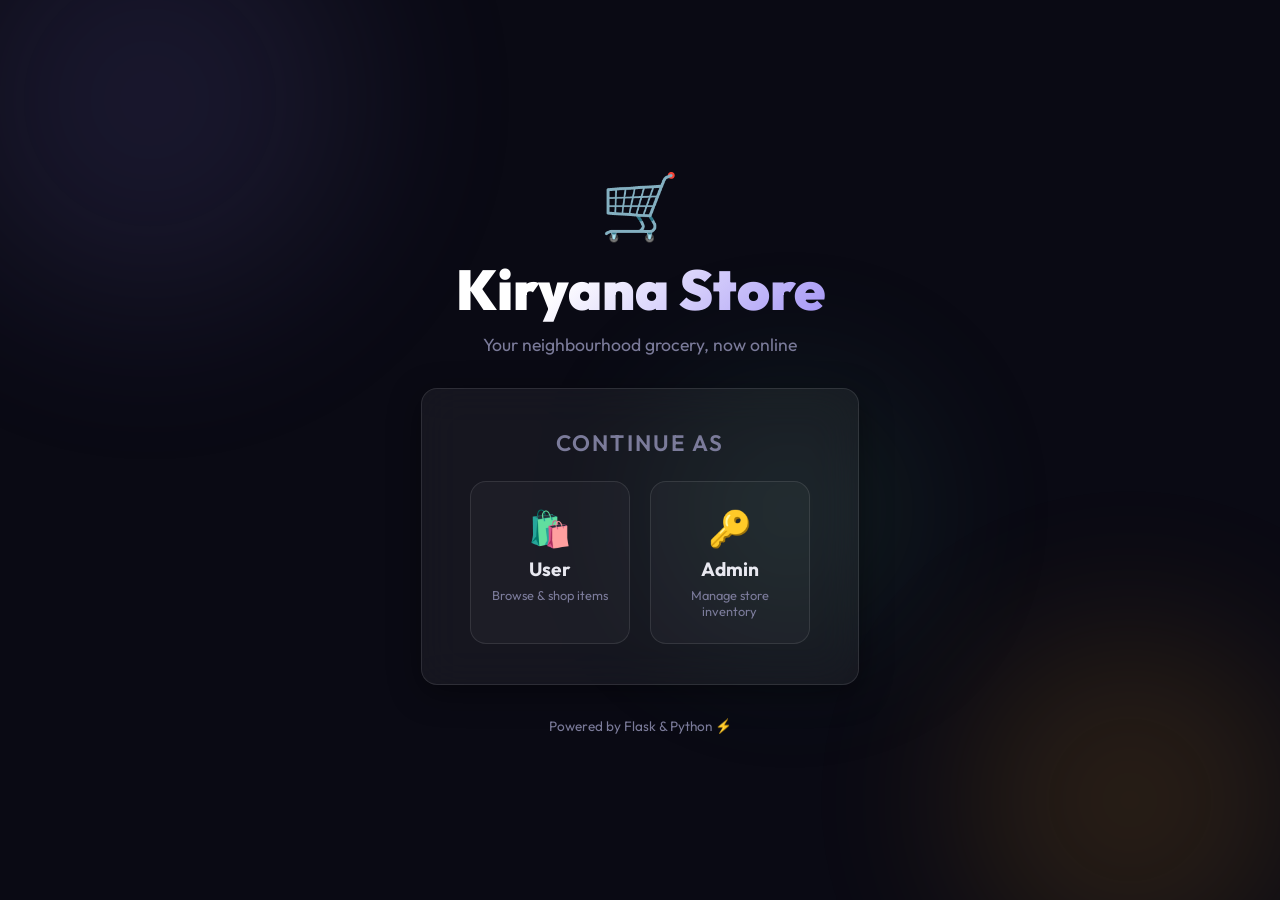
==== templates/index.html @ e484499e "Add all project files" ====
﻿<!DOCTYPE html>
<html lang="en">
<head>
  <meta charset="UTF-8" />
  <meta name="viewport" content="width=device-width, initial-scale=1.0"/>
  <title>Kiryana Store – Welcome</title>
  <meta name="description" content="Your trusted local grocery store. Shop fresh items at great prices."/>
  <link rel="preconnect" href="https://fonts.googleapis.com"/>
  <link href="https://fonts.googleapis.com/css2?family=Outfit:wght@300;400;600;700;900&display=swap" rel="stylesheet"/>
  <link rel="stylesheet" href="/static/style.css"/>
</head>
<body class="landing-page">
  <!-- Animated background orbs -->
  <div class="orb orb-1"></div>
  <div class="orb orb-2"></div>
  <div class="orb orb-3"></div>

  <div class="landing-container">
    <div class="logo-section">
      <div class="store-icon">🛒</div>
      <h1 class="store-title">Kiryana Store</h1>
      <p class="store-subtitle">Your neighbourhood grocery, now online</p>
    </div>

    <div class="card glass welcome-card">
      <h2 class="welcome-heading">Continue as</h2>
      <div class="role-buttons">
        <a href="/user" id="btn-user" class="role-btn user-btn">
          <span class="role-icon">🛍️</span>
          <span class="role-label">User</span>
          <span class="role-desc">Browse & shop items</span>
        </a>
        <a href="/admin" id="btn-admin" class="role-btn admin-btn">
          <span class="role-icon">🔑</span>
          <span class="role-label">Admin</span>
          <span class="role-desc">Manage store inventory</span>
        </a>
      </div>
    </div>

    <p class="footer-note">Powered by Flask &amp; Python ⚡</p>
  </div>
</body>
</html>
---- static/style.css ----
﻿/* ===== ROOT & RESET ===== */
*, *::before, *::after { box-sizing: border-box; margin: 0; padding: 0; }

:root {
  --bg: #0a0a14;
  --surface: rgba(255,255,255,0.05);
  --surface-hover: rgba(255,255,255,0.09);
  --border: rgba(255,255,255,0.10);
  --text: #e8e8f0;
  --text-muted: #7b7b9a;
  --primary: #7c6fcd;
  --primary-light: #a394f5;
  --primary-glow: rgba(124,111,205,0.35);
  --accent: #f9a825;
  --accent-glow: rgba(249,168,37,0.3);
  --success: #4caf89;
  --danger: #e05c6d;
  --radius: 16px;
  --radius-sm: 10px;
  --shadow: 0 8px 32px rgba(0,0,0,0.4);
  --transition: 0.25s cubic-bezier(0.4,0,0.2,1);
}

html { scroll-behavior: smooth; }

body {
  font-family: 'Outfit', sans-serif;
  background: var(--bg);
  color: var(--text);
  min-height: 100vh;
  overflow-x: hidden;
}

/* ===== ANIMATED ORBS ===== */
.orb {
  position: fixed;
  border-radius: 50%;
  filter: blur(80px);
  opacity: 0.18;
  pointer-events: none;
  z-index: 0;
  animation: floatOrb 12s ease-in-out infinite alternate;
}
.orb-1 { width: 500px; height: 500px; background: radial-gradient(circle, #7c6fcd, transparent); top: -150px; left: -100px; animation-duration: 14s; }
.orb-2 { width: 400px; height: 400px; background: radial-gradient(circle, #f9a825, transparent); bottom: -100px; right: -50px; animation-duration: 10s; }
.orb-3 { width: 300px; height: 300px; background: radial-gradient(circle, #4caf89, transparent); top: 40%; left: 50%; animation-duration: 16s; }

@keyframes floatOrb {
  from { transform: translate(0, 0) scale(1); }
  to   { transform: translate(30px, 40px) scale(1.1); }
}

/* ===== GLASS CARD ===== */
.glass {
  background: var(--surface);
  backdrop-filter: blur(20px);
  -webkit-backdrop-filter: blur(20px);
  border: 1px solid var(--border);
  border-radius: var(--radius);
  box-shadow: var(--shadow);
}
.card { padding: 2rem; }

/* ===== BUTTONS ===== */
.btn {
  display: inline-flex; align-items: center; justify-content: center; gap: 8px;
  padding: 0.65rem 1.4rem;
  border-radius: var(--radius-sm);
  font-family: 'Outfit', sans-serif;
  font-size: 0.95rem;
  font-weight: 600;
  cursor: pointer;
  border: none;
  transition: all var(--transition);
  text-decoration: none;
  white-space: nowrap;
}
.btn-primary {
  background: linear-gradient(135deg, var(--primary), var(--primary-light));
  color: #fff;
  box-shadow: 0 4px 20px var(--primary-glow);
}
.btn-primary:hover { transform: translateY(-2px); box-shadow: 0 8px 28px var(--primary-glow); }
.btn-outline { background: transparent; color: var(--text); border: 1px solid var(--border); }
.btn-outline:hover { background: var(--surface-hover); border-color: var(--primary); }
.btn-ghost { background: transparent; color: var(--text-muted); }
.btn-ghost:hover { color: var(--text); background: var(--surface); }
.btn-full { width: 100%; }
.icon-btn { padding: 0.5rem; width: 36px; height: 36px; border-radius: 50%; }

/* ===== LANDING PAGE ===== */
.landing-page { display: flex; align-items: center; justify-content: center; min-height: 100vh; }

.landing-container {
  position: relative; z-index: 1;
  display: flex; flex-direction: column; align-items: center; gap: 2rem;
  padding: 2rem;
  text-align: center;
}

.logo-section { display: flex; flex-direction: column; align-items: center; gap: 0.5rem; }

.store-icon {
  font-size: 4rem;
  animation: bounceIcon 2s ease-in-out infinite;
}
@keyframes bounceIcon {
  0%,100% { transform: translateY(0); }
  50%      { transform: translateY(-8px); }
}

.store-title {
  font-size: 3.5rem; font-weight: 900;
  background: linear-gradient(135deg, #fff 30%, var(--primary-light));
  -webkit-background-clip: text; -webkit-text-fill-color: transparent;
  background-clip: text;
}

.store-subtitle { color: var(--text-muted); font-size: 1.1rem; }

.welcome-card { padding: 2.5rem 3rem; min-width: 360px; }
.welcome-heading { font-size: 1.4rem; font-weight: 600; margin-bottom: 1.5rem; color: var(--text-muted); text-transform: uppercase; letter-spacing: 0.1em; }

.role-buttons { display: flex; gap: 1.2rem; }

.role-btn {
  flex: 1; display: flex; flex-direction: column; align-items: center; gap: 0.4rem;
  padding: 1.5rem 1rem; border-radius: var(--radius);
  border: 1px solid var(--border); cursor: pointer; text-decoration: none;
  color: var(--text); transition: all var(--transition);
  background: rgba(255,255,255,0.03);
}
.role-btn:hover { transform: translateY(-4px); border-color: var(--primary); background: rgba(124,111,205,0.1); box-shadow: 0 8px 30px var(--primary-glow); }
.user-btn:hover { border-color: var(--accent); background: rgba(249,168,37,0.08); box-shadow: 0 8px 30px var(--accent-glow); }
.role-icon { font-size: 2.2rem; }
.role-label { font-size: 1.2rem; font-weight: 700; }
.role-desc { font-size: 0.8rem; color: var(--text-muted); }

.footer-note { color: var(--text-muted); font-size: 0.85rem; }

/* ===== NAVBAR ===== */
.navbar {
  display: flex; align-items: center; justify-content: space-between;
  padding: 1rem 2rem; position: sticky; top: 0; z-index: 100;
  background: rgba(10,10,20,0.8); backdrop-filter: blur(20px);
  border-bottom: 1px solid var(--border);
}
.nav-brand { font-size: 1.3rem; font-weight: 700; color: var(--text); text-decoration: none; }
.nav-actions { display: flex; align-items: center; gap: 1rem; }

.cart-toggle { position: relative; }
.cart-count {
  background: var(--primary); color: #fff; font-size: 0.75rem;
  border-radius: 50%; width: 20px; height: 20px;
  display: inline-flex; align-items: center; justify-content: center;
  font-weight: 700; margin-left: 4px;
}

/* ===== PAGE LAYOUT ===== */
.app-page { min-height: 100vh; }
.page-layout { display: flex; min-height: calc(100vh - 64px); position: relative; z-index: 1; }

/* ===== ITEMS GRID ===== */
.main-content { flex: 1; padding: 2rem; }
.section-header { margin-bottom: 1.5rem; }
.section-title { font-size: 2rem; font-weight: 700; }
.section-sub { color: var(--text-muted); margin-top: 0.3rem; }

.items-grid {
  display: grid;
  grid-template-columns: repeat(auto-fill, minmax(220px, 1fr));
  gap: 1.2rem;
}

.item-card {
  background: var(--surface); border: 1px solid var(--border);
  border-radius: var(--radius); padding: 1.5rem;
  cursor: pointer; transition: all var(--transition);
  display: flex; flex-direction: column; gap: 0.5rem;
}
.item-card:hover {
  transform: translateY(-4px);
  border-color: var(--primary);
  box-shadow: 0 8px 32px var(--primary-glow);
  background: var(--surface-hover);
}
.item-card.out-of-stock { opacity: 0.5; cursor: not-allowed; }
.item-card.out-of-stock:hover { transform: none; border-color: var(--border); box-shadow: none; }

.item-emoji { font-size: 2.5rem; }
.item-name { font-size: 1.1rem; font-weight: 700; text-transform: capitalize; }
.item-price { font-size: 1.3rem; font-weight: 900; color: var(--primary-light); }
.item-stock { font-size: 0.82rem; color: var(--text-muted); }
.stock-badge {
  display: inline-flex; align-items: center; padding: 3px 10px;
  border-radius: 999px; font-size: 0.75rem; font-weight: 600; margin-top: 4px;
}
.badge-ok { background: rgba(76,175,137,0.15); color: var(--success); }
.badge-low { background: rgba(249,168,37,0.15); color: var(--accent); }
.badge-out { background: rgba(224,92,109,0.15); color: var(--danger); }

/* ===== SKELETON ===== */
.skeleton-card {
  height: 160px; border-radius: var(--radius);
  background: linear-gradient(90deg, rgba(255,255,255,0.04) 25%, rgba(255,255,255,0.08) 50%, rgba(255,255,255,0.04) 75%);
  background-size: 200% 100%;
  animation: shimmer 1.5s infinite;
}
@keyframes shimmer { from { background-position: 200% 0; } to { background-position: -200% 0; } }

/* ===== CART PANEL ===== */
.cart-panel {
  width: 360px; min-width: 360px; padding: 1.5rem;
  display: flex; flex-direction: column; gap: 1rem;
  position: sticky; top: 64px; height: calc(100vh - 64px);
  overflow-y: auto;
}
.cart-panel.hidden { display: none; }
.cart-header { display: flex; align-items: center; justify-content: space-between; }
.cart-header h2 { font-size: 1.2rem; font-weight: 700; }
.cart-items { flex: 1; display: flex; flex-direction: column; gap: 0.8rem; }

.cart-item-row {
  display: flex; align-items: center; justify-content: space-between;
  padding: 0.8rem 1rem; border-radius: var(--radius-sm);
  background: rgba(255,255,255,0.04); border: 1px solid var(--border);
  transition: all var(--transition);
}
.cart-item-row:hover { background: var(--surface-hover); }
.cart-item-name { font-weight: 600; text-transform: capitalize; }
.cart-item-details { font-size: 0.82rem; color: var(--text-muted); }
.remove-btn {
  background: rgba(224,92,109,0.1); border: 1px solid rgba(224,92,109,0.2);
  color: var(--danger); padding: 4px 10px; border-radius: 6px;
  cursor: pointer; font-size: 0.8rem; font-weight: 600; transition: all var(--transition);
}
.remove-btn:hover { background: rgba(224,92,109,0.25); }

.empty-cart { text-align: center; padding: 2rem; color: var(--text-muted); }
.empty-icon { font-size: 3rem; margin-bottom: 0.5rem; }

.cart-footer { display: flex; flex-direction: column; gap: 0.8rem; padding-top: 1rem; border-top: 1px solid var(--border); }
.cart-total { display: flex; justify-content: space-between; align-items: center; font-size: 1.1rem; font-weight: 700; }
.total-amount { color: var(--primary-light); }

/* ===== MODAL ===== */
.modal-overlay {
  position: fixed; inset: 0; background: rgba(0,0,0,0.65);
  backdrop-filter: blur(6px); z-index: 200;
  display: flex; align-items: center; justify-content: center;
  animation: fadeIn 0.2s ease;
}
.modal-overlay.hidden { display: none; }
@keyframes fadeIn { from { opacity: 0; } to { opacity: 1; } }

.modal {
  padding: 2rem; max-width: 400px; width: 90%;
  animation: slideUp 0.3s cubic-bezier(0.34,1.56,0.64,1);
}
.wide-modal { max-width: 560px; }
@keyframes slideUp { from { transform: translateY(30px); opacity: 0; } to { transform: translateY(0); opacity: 1; } }

.modal-title { font-size: 1.5rem; font-weight: 700; margin-bottom: 0.3rem; text-transform: capitalize; }
.modal-info { color: var(--text-muted); margin-bottom: 1.5rem; }
.modal-form { margin-bottom: 1.5rem; }
.modal-actions { display: flex; gap: 0.8rem; justify-content: flex-end; }

/* ===== QUANTITY CONTROL ===== */
.qty-control {
  display: flex; align-items: center; gap: 0;
  border: 1px solid var(--border); border-radius: var(--radius-sm);
  overflow: hidden; width: fit-content; margin-top: 0.5rem;
}
.qty-btn {
  width: 44px; height: 44px; background: var(--surface-hover); border: none;
  color: var(--text); font-size: 1.3rem; cursor: pointer; transition: all var(--transition);
}
.qty-btn:hover { background: var(--primary); color: #fff; }
.qty-input {
  width: 70px; height: 44px; background: transparent; border: none;
  color: var(--text); text-align: center; font-size: 1.1rem; font-family: 'Outfit', sans-serif;
}
.qty-input::-webkit-outer-spin-button, .qty-input::-webkit-inner-spin-button { -webkit-appearance: none; }

/* ===== RECEIPT ===== */
.receipt-header { text-align: center; margin-bottom: 1.5rem; }
.receipt-icon { font-size: 3rem; }
.receipt-header h3 { font-size: 1.6rem; font-weight: 700; }
.receipt-header p { color: var(--text-muted); }
.receipt-items { display: flex; flex-direction: column; gap: 0.5rem; margin-bottom: 1rem; }
.receipt-row {
  display: flex; justify-content: space-between; align-items: center;
  padding: 0.6rem 0; border-bottom: 1px solid var(--border); font-size: 0.95rem;
}
.receipt-total { display: flex; justify-content: space-between; font-size: 1.2rem; font-weight: 700; margin: 1rem 0; }

/* ===== TOAST ===== */
.toast {
  position: fixed; bottom: 2rem; left: 50%; transform: translateX(-50%);
  background: var(--surface); border: 1px solid var(--border);
  backdrop-filter: blur(20px); padding: 0.8rem 1.6rem;
  border-radius: 999px; font-size: 0.95rem; font-weight: 500;
  z-index: 999; opacity: 0; transition: opacity 0.3s;
  pointer-events: none; max-width: 90vw; text-align: center;
}
.toast.show { opacity: 1; }
.toast.success { border-color: var(--success); color: var(--success); }
.toast.error { border-color: var(--danger); color: var(--danger); }

/* ===== FORM ===== */
.form-group { margin-bottom: 1.2rem; }
.form-label { display: block; font-size: 0.9rem; font-weight: 600; color: var(--text-muted); margin-bottom: 0.4rem; text-transform: uppercase; letter-spacing: 0.05em; }
.form-input {
  width: 100%; background: rgba(255,255,255,0.05);
  border: 1px solid var(--border); border-radius: var(--radius-sm);
  padding: 0.75rem 1rem; color: var(--text);
  font-family: 'Outfit', sans-serif; font-size: 1rem;
  transition: all var(--transition);
}
.form-input:focus { outline: none; border-color: var(--primary); box-shadow: 0 0 0 3px var(--primary-glow); }
.form-input::placeholder { color: var(--text-muted); }

/* ===== ADMIN LOGIN ===== */
.full-screen-center { display: flex; align-items: center; justify-content: center; min-height: 100vh; position: relative; z-index: 1; }
.login-card { padding: 2.5rem; max-width: 420px; width: 90%; display: flex; flex-direction: column; gap: 0; }
.login-icon { font-size: 3rem; text-align: center; margin-bottom: 0.8rem; }
.login-title { font-size: 2rem; font-weight: 800; text-align: center; }
.login-sub { color: var(--text-muted); text-align: center; margin-bottom: 1.8rem; }
.back-link { display: block; text-align: center; color: var(--text-muted); font-size: 0.9rem; text-decoration: none; margin-top: 1rem; }
.back-link:hover { color: var(--text); }

/* ===== ADMIN PANEL ===== */
.admin-layout { display: flex; min-height: calc(100vh - 64px); position: relative; z-index: 1; }
.admin-sidebar { width: 220px; min-width: 220px; padding: 1.5rem 1rem; display: flex; flex-direction: column; gap: 0.5rem; border-radius: 0; border-top: none; }
.admin-tab {
  background: transparent; border: none; color: var(--text-muted);
  padding: 0.8rem 1rem; border-radius: var(--radius-sm); text-align: left;
  font-family: 'Outfit', sans-serif; font-size: 0.95rem; font-weight: 500;
  cursor: pointer; transition: all var(--transition); width: 100%;
}
.admin-tab:hover { background: var(--surface-hover); color: var(--text); }
.admin-tab.active { background: rgba(124,111,205,0.15); color: var(--primary-light); border: 1px solid rgba(124,111,205,0.2); font-weight: 700; }
.admin-content { flex: 1; padding: 2rem; }
.tab-panel { display: flex; flex-direction: column; gap: 1.5rem; }
.tab-panel.hidden { display: none; }

.admin-table { width: 100%; border-collapse: collapse; }
.admin-table th, .admin-table td {
  padding: 0.9rem 1.2rem; text-align: left;
  border-bottom: 1px solid var(--border);
}
.admin-table th { color: var(--text-muted); font-size: 0.82rem; text-transform: uppercase; letter-spacing: 0.08em; }
.admin-table tr:hover td { background: var(--surface-hover); }
.admin-table tbody tr:last-child td { border-bottom: none; }
#inventory-table-wrapper { background: var(--surface); border: 1px solid var(--border); border-radius: var(--radius); overflow: hidden; }
.loading-row { text-align: center; color: var(--text-muted); padding: 2rem !important; }

.admin-form-card { padding: 2rem; max-width: 480px; }
.admin-badge { background: rgba(249,168,37,0.15); color: var(--accent); padding: 4px 12px; border-radius: 999px; font-size: 0.85rem; font-weight: 700; }

/* ===== HIDDEN ===== */
.hidden { display: none !important; }
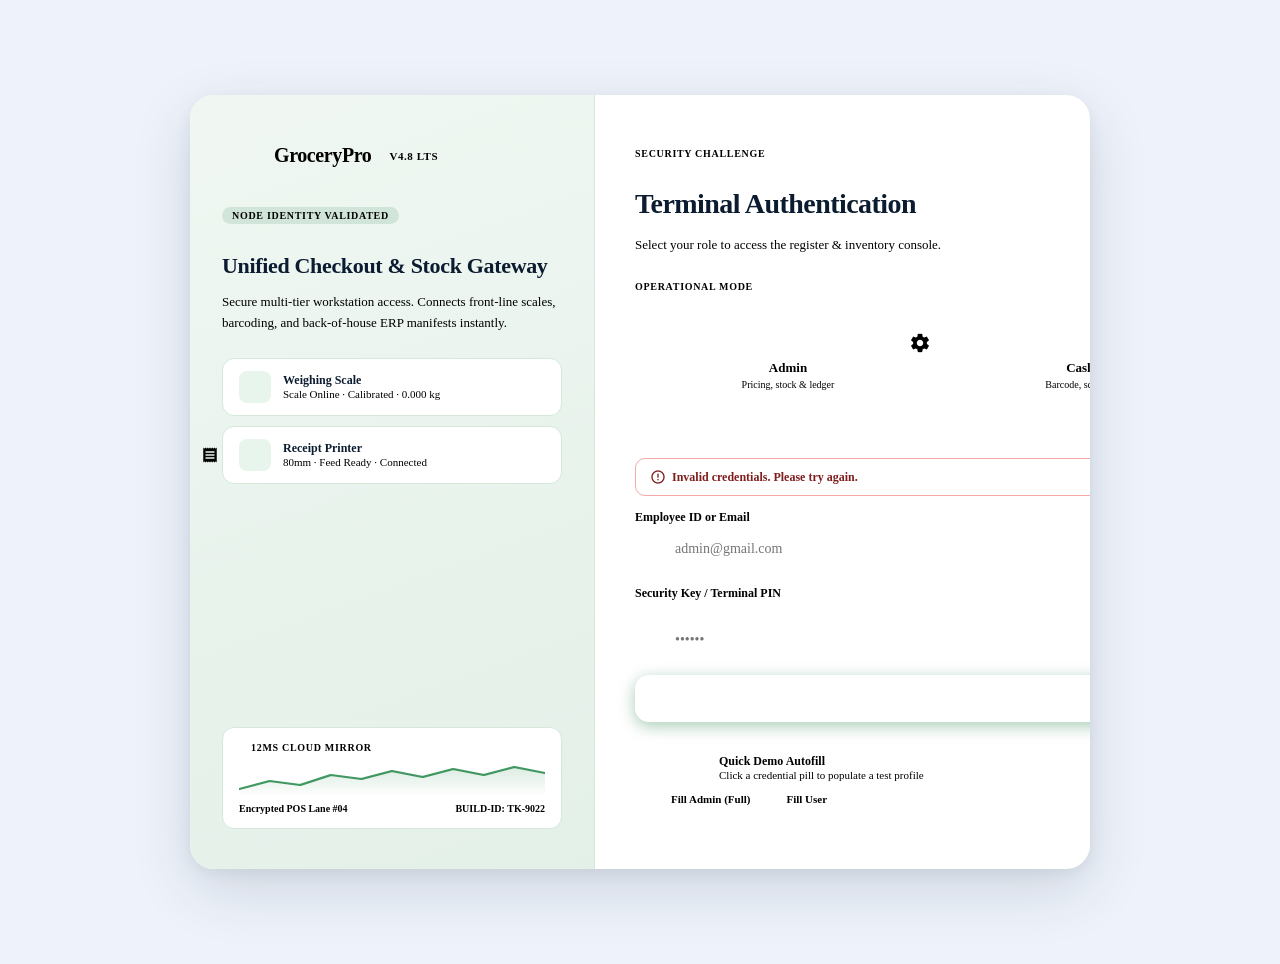
==== commit c589fe9e: "feat: complete GroceryPro frontend redesign with premium UI" ====
--- a/templates/index.html
+++ b/templates/index.html
@@ -1,44 +1,487 @@
-﻿<!DOCTYPE html>
+<!DOCTYPE html>
 <html lang="en">
 <head>
-  <meta charset="UTF-8" />
+  <meta charset="UTF-8"/>
   <meta name="viewport" content="width=device-width, initial-scale=1.0"/>
-  <title>Kiryana Store – Welcome</title>
-  <meta name="description" content="Your trusted local grocery store. Shop fresh items at great prices."/>
+  <title>GroceryPro — Sign In</title>
+  <meta name="description" content="GroceryPro secure terminal authentication. Unified checkout and stock gateway for grocery store management."/>
   <link rel="preconnect" href="https://fonts.googleapis.com"/>
-  <link href="https://fonts.googleapis.com/css2?family=Outfit:wght@300;400;600;700;900&display=swap" rel="stylesheet"/>
-  <link rel="stylesheet" href="/static/style.css"/>
+  <link rel="preconnect" href="https://fonts.gstatic.com" crossorigin/>
+  <link href="https://fonts.googleapis.com/css2?family=Plus+Jakarta+Sans:wght@400;500;600;700;800&display=swap" rel="stylesheet"/>
+  <link href="https://fonts.googleapis.com/icon?family=Material+Icons" rel="stylesheet"/>
+  <link rel="stylesheet" href="{{ url_for('static', filename='style.css') }}"/>
+  <style>
+    body {
+      background: #eef3fb;
+      display: flex; align-items: center; justify-content: center;
+      min-height: 100vh; padding: 24px;
+    }
+    .login-wrapper {
+      display: flex; width: 100%; max-width: 900px;
+      border-radius: 24px; overflow: hidden;
+      box-shadow: 0 20px 60px rgba(11,28,48,0.14), 0 4px 16px rgba(11,28,48,0.06);
+      background: white;
+      min-height: 560px;
+    }
+    /* ─── Left Panel ─── */
+    .login-left {
+      width: 340px; flex-shrink: 0;
+      background: linear-gradient(160deg, #f0f7f2 0%, #e3f0e8 100%);
+      padding: 40px 32px;
+      display: flex; flex-direction: column; justify-content: space-between;
+      border-right: 1px solid #d5e8da;
+      position: relative; overflow: hidden;
+    }
+    .login-left::before {
+      content: ''; position: absolute;
+      bottom: -60px; right: -60px;
+      width: 220px; height: 220px;
+      background: var(--primary-fixed);
+      border-radius: 50%; opacity: 0.25;
+    }
+    .login-left::after {
+      content: ''; position: absolute;
+      top: -40px; left: -40px;
+      width: 160px; height: 160px;
+      background: var(--primary-fixed);
+      border-radius: 50%; opacity: 0.15;
+    }
+    .left-content { position: relative; z-index: 1; }
+    .brand-lockup {
+      display: flex; align-items: center; gap: 10px; margin-bottom: 28px;
+    }
+    .brand-icon {
+      width: 42px; height: 42px; border-radius: 10px;
+      background: var(--primary); display: flex; align-items: center; justify-content: center;
+    }
+    .brand-icon .material-icons { color: white; font-size: 22px; }
+    .brand-name { font-size: 20px; font-weight: 800; color: var(--primary); letter-spacing: -0.02em; }
+    .brand-version {
+      font-size: 11px; font-weight: 700; letter-spacing: 0.05em;
+      text-transform: uppercase; background: var(--primary-fixed);
+      color: var(--primary-dark); padding: 2px 8px; border-radius: 100px;
+    }
+    .node-tag {
+      font-size: 10px; font-weight: 700; letter-spacing: 0.07em; text-transform: uppercase;
+      color: var(--primary); background: rgba(0,109,48,.12);
+      padding: 3px 10px; border-radius: 100px; display: inline-block; margin-bottom: 10px;
+    }
+    .left-headline { font-size: 22px; font-weight: 800; color: #0b1c30; line-height: 1.25; margin-bottom: 10px; letter-spacing: -0.015em; }
+    .left-desc { font-size: 13px; color: var(--on-surface-variant); line-height: 1.6; }
+    .hw-cards { display: flex; flex-direction: column; gap: 10px; margin-top: 24px; }
+    .hw-card {
+      background: white; border: 1px solid #d5e8da;
+      border-radius: 12px; padding: 12px 16px;
+      display: flex; align-items: center; gap: 12px;
+    }
+    .hw-card .hw-icon { width: 32px; height: 32px; border-radius: 8px; background: #e8f5ec; display: flex; align-items: center; justify-content: center; }
+    .hw-card .hw-icon .material-icons { font-size: 18px; color: var(--primary); }
+    .hw-card .hw-title { font-size: 12px; font-weight: 700; color: #0b1c30; }
+    .hw-card .hw-sub { font-size: 11px; color: var(--outline); }
+    .sync-card {
+      background: white; border: 1px solid #d5e8da; border-radius: 12px; padding: 14px 16px;
+    }
+    .sync-label { font-size: 10px; font-weight: 700; letter-spacing: 0.07em; text-transform: uppercase; color: var(--outline); margin-bottom: 8px; }
+    .sync-bar {
+      height: 36px; position: relative;
+    }
+    .sync-svg { width: 100%; height: 100%; }
+    .sync-footer { display: flex; justify-content: space-between; margin-top: 6px; }
+    .sync-stat { font-size: 10px; color: var(--outline); font-weight: 600; }
+    .sync-dot { display: inline-flex; align-items: center; gap: 5px; }
+    .sync-dot::before { content: ''; display: inline-block; width: 7px; height: 7px; border-radius: 50%; background: var(--primary-light); animation: pulse 2s infinite; }
+    /* ─── Right Panel ─── */
+    .login-right {
+      flex: 1; padding: 48px 40px;
+      display: flex; flex-direction: column; justify-content: center;
+    }
+    .security-row { display: flex; align-items: center; justify-content: space-between; margin-bottom: 6px; }
+    .security-tag { font-size: 10px; font-weight: 700; text-transform: uppercase; letter-spacing: 0.07em; color: var(--primary); }
+    .pci-badge {
+      display: flex; align-items: center; gap: 5px;
+      background: #f0f7f2; border: 1px solid #d5e8da;
+      padding: 3px 10px; border-radius: 100px;
+      font-size: 10px; font-weight: 700; color: var(--primary-dark);
+    }
+    .pci-badge .material-icons { font-size: 13px; }
+    .login-title { font-size: 28px; font-weight: 800; color: #0b1c30; letter-spacing: -0.02em; margin-bottom: 4px; }
+    .login-subtitle { font-size: 13px; color: var(--outline); margin-bottom: 28px; }
+    /* Role selector */
+    .role-section-label { font-size: 10px; font-weight: 700; text-transform: uppercase; letter-spacing: 0.07em; color: var(--outline); margin-bottom: 10px; }
+    .role-cards { display: grid; grid-template-columns: repeat(3,1fr); gap: 8px; margin-bottom: 24px; }
+    .role-card {
+      border: 2px solid var(--surface-highest);
+      border-radius: 14px; padding: 14px 10px;
+      cursor: pointer; text-align: center;
+      transition: all 0.2s ease; background: var(--surface-low);
+    }
+    .role-card:hover { border-color: var(--primary-fixed-dim); background: #f0f7f2; }
+    .role-card.selected { border-color: var(--primary); background: #f0f7f2; }
+    .role-card .role-dot { width: 8px; height: 8px; border-radius: 50%; background: var(--outline); margin: 0 auto 8px; }
+    .role-card.selected .role-dot { background: var(--primary-light); }
+    .role-card .role-icon { font-size: 22px; color: var(--on-surface-variant); margin-bottom: 6px; }
+    .role-card.selected .role-icon { color: var(--primary); }
+    .role-card .role-name { font-size: 13px; font-weight: 700; color: var(--on-surface); }
+    .role-card .role-desc { font-size: 10px; color: var(--outline); margin-top: 2px; line-height: 1.4; }
+    /* Form fields */
+    .field-group { display: flex; flex-direction: column; gap: 5px; margin-bottom: 16px; }
+    .field-label { font-size: 12px; font-weight: 700; color: var(--on-surface-variant); }
+    .field-input-wrap { position: relative; }
+    .field-input-wrap .field-ico {
+      position: absolute; left: 13px; top: 50%; transform: translateY(-50%);
+      font-size: 17px; color: var(--outline); pointer-events: none;
+    }
+    .field-input {
+      width: 100%; background: var(--surface-low);
+      border: 1.5px solid var(--surface-highest);
+      border-radius: 12px; padding: 11px 14px 11px 40px;
+      font-size: 14px; font-weight: 500; color: var(--on-surface);
+      outline: none; font-family: inherit;
+      transition: border-color 0.15s, box-shadow 0.15s;
+    }
+    .field-input:focus {
+      border-color: var(--primary);
+      box-shadow: 0 0 0 3px rgba(0,109,48,.12);
+      background: white;
+    }
+    .field-action { display: flex; align-items: center; justify-content: space-between; margin-bottom: 14px; }
+    .shift-row { display: flex; align-items: center; gap: 12px; margin-bottom: 20px; }
+    .retain-label { font-size: 12px; color: var(--on-surface-variant); font-weight: 600; display: flex; align-items: center; gap: 8px; }
+    .toggle-switch { position: relative; width: 36px; height: 20px; }
+    .toggle-switch input { opacity: 0; width: 0; height: 0; }
+    .slider {
+      position: absolute; inset: 0; background: var(--outline-variant); border-radius: 100px;
+      cursor: pointer; transition: background 0.2s;
+    }
+    .slider::after {
+      content: ''; position: absolute; width: 14px; height: 14px;
+      background: white; border-radius: 50%; left: 3px; top: 3px;
+      transition: transform 0.2s;
+    }
+    .toggle-switch input:checked + .slider { background: var(--primary); }
+    .toggle-switch input:checked + .slider::after { transform: translateX(16px); }
+    .sign-in-btn {
+      width: 100%; padding: 14px; border-radius: 14px;
+      background: var(--primary); color: white; border: none;
+      font-size: 15px; font-weight: 700; cursor: pointer; font-family: inherit;
+      display: flex; align-items: center; justify-content: center; gap: 8px;
+      box-shadow: 0 4px 16px rgba(0,109,48,.35);
+      transition: all 0.18s ease; margin-bottom: 20px;
+    }
+    .sign-in-btn:hover { background: var(--primary-dark); transform: translateY(-1px); box-shadow: 0 8px 24px rgba(0,109,48,.4); }
+    .sign-in-btn:active { transform: translateY(0); }
+    .sign-in-btn .material-icons { font-size: 19px; }
+    /* Demo autofill */
+    .demo-row {
+      background: var(--surface-low); border: 1px solid var(--surface-highest);
+      border-radius: 12px; padding: 12px 16px;
+    }
+    .demo-row-header { display: flex; align-items: center; gap: 8px; margin-bottom: 8px; }
+    .demo-row-header .material-icons { font-size: 15px; color: var(--warning); }
+    .demo-row-title { font-size: 12px; font-weight: 700; color: var(--on-surface); }
+    .demo-row-sub { font-size: 11px; color: var(--outline); }
+    .demo-pills { display: flex; gap: 6px; flex-wrap: wrap; }
+    .demo-pill {
+      display: flex; align-items: center; gap: 4px;
+      background: white; border: 1px solid var(--surface-highest);
+      padding: 4px 10px; border-radius: 100px;
+      font-size: 11px; font-weight: 700; cursor: pointer;
+      transition: all 0.15s;
+    }
+    .demo-pill:hover { background: var(--surface-container); border-color: var(--primary-fixed-dim); }
+    .demo-pill .dot { width: 6px; height: 6px; border-radius: 50%; }
+    .demo-pill .dot-admin { background: var(--primary); }
+    .demo-pill .dot-cashier { background: var(--secondary); }
+    .demo-pill .dot-kiosk { background: var(--outline-variant); }
+    /* Error message */
+    .error-msg {
+      background: var(--error-container); border: 1px solid #f9a8a8;
+      border-radius: 10px; padding: 10px 14px;
+      font-size: 12px; font-weight: 600; color: #7f1d1d;
+      display: flex; align-items: center; gap: 6px;
+      margin-bottom: 14px;
+    }
+    .error-msg .material-icons { font-size: 16px; }
+    /* Link style */
+    .link { color: var(--primary); font-weight: 700; cursor: pointer; }
+    .link:hover { text-decoration: underline; }
+    @media (max-width: 720px) {
+      .login-left { display: none; }
+      .login-right { padding: 32px 24px; }
+    }
+  </style>
 </head>
-<body class="landing-page">
-  <!-- Animated background orbs -->
-  <div class="orb orb-1"></div>
-  <div class="orb orb-2"></div>
-  <div class="orb orb-3"></div>
-
-  <div class="landing-container">
-    <div class="logo-section">
-      <div class="store-icon">🛒</div>
-      <h1 class="store-title">Kiryana Store</h1>
-      <p class="store-subtitle">Your neighbourhood grocery, now online</p>
+<body>
+  <div class="login-wrapper">
+    <!-- ── Left Panel ── -->
+    <div class="login-left">
+      <div class="left-content">
+        <div class="brand-lockup">
+          <div class="brand-icon"><span class="material-icons">eco</span></div>
+          <span class="brand-name">GroceryPro</span>
+          <span class="brand-version">V4.8 LTS</span>
+        </div>
+        <div>
+          <div class="node-tag">Node Identity Validated</div>
+          <h2 class="left-headline">Unified Checkout &amp; Stock Gateway</h2>
+          <p class="left-desc">Secure multi-tier workstation access. Connects front-line scales, barcoding, and back-of-house ERP manifests instantly.</p>
+        </div>
+        <div class="hw-cards">
+          <div class="hw-card">
+            <div class="hw-icon"><span class="material-icons">scale</span></div>
+            <div>
+              <div class="hw-title">Weighing Scale</div>
+              <div class="hw-sub">Scale Online · Calibrated · 0.000 kg</div>
+            </div>
+          </div>
+          <div class="hw-card">
+            <div class="hw-icon"><span class="material-icons">receipt_long</span></div>
+            <div>
+              <div class="hw-title">Receipt Printer</div>
+              <div class="hw-sub">80mm · Feed Ready · Connected</div>
+            </div>
+          </div>
+        </div>
+      </div>
+      <div class="left-content" style="position:relative;z-index:1;">
+        <div class="sync-card">
+          <div class="sync-label"><span class="sync-dot">12ms Cloud Mirror</span></div>
+          <div class="sync-bar">
+            <svg class="sync-svg" viewBox="0 0 200 36" preserveAspectRatio="none">
+              <polyline points="0,28 20,20 40,24 60,14 80,18 100,10 120,16 140,8 160,14 180,6 200,12"
+                fill="none" stroke="#15803d" stroke-width="2" stroke-linecap="round" stroke-linejoin="round" opacity="0.8"/>
+              <polyline points="0,28 20,20 40,24 60,14 80,18 100,10 120,16 140,8 160,14 180,6 200,12 200,36 0,36"
+                fill="url(#syncGrad)" stroke="none" opacity="0.15"/>
+              <defs>
+                <linearGradient id="syncGrad" x1="0" y1="0" x2="0" y2="1">
+                  <stop offset="0%" stop-color="#15803d"/>
+                  <stop offset="100%" stop-color="#15803d" stop-opacity="0"/>
+                </linearGradient>
+              </defs>
+            </svg>
+          </div>
+          <div class="sync-footer">
+            <span class="sync-stat">Encrypted POS Lane #04</span>
+            <span class="sync-stat">BUILD-ID: TK-9022</span>
+          </div>
+        </div>
+      </div>
     </div>
 
-    <div class="card glass welcome-card">
-      <h2 class="welcome-heading">Continue as</h2>
-      <div class="role-buttons">
-        <a href="/user" id="btn-user" class="role-btn user-btn">
-          <span class="role-icon">🛍️</span>
-          <span class="role-label">User</span>
-          <span class="role-desc">Browse & shop items</span>
-        </a>
-        <a href="/admin" id="btn-admin" class="role-btn admin-btn">
-          <span class="role-icon">🔑</span>
-          <span class="role-label">Admin</span>
-          <span class="role-desc">Manage store inventory</span>
-        </a>
+    <!-- ── Right Panel ── -->
+    <div class="login-right">
+      <div class="security-row">
+        <span class="security-tag">Security Challenge</span>
+        <div class="pci-badge"><span class="material-icons">lock</span> PCI-DSS 4.0 Compliant</div>
+      </div>
+      <h1 class="login-title">Terminal Authentication</h1>
+      <p class="login-subtitle">Select your role to access the register &amp; inventory console.</p>
+
+      <div class="role-section-label">Operational Mode</div>
+      <div class="role-cards">
+        <div class="role-card" id="role-admin" onclick="selectRole('admin')">
+          <div class="role-dot"></div>
+          <div class="material-icons role-icon">admin_panel_settings</div>
+          <div class="role-name">Admin</div>
+          <div class="role-desc">Pricing, stock &amp; ledger</div>
+        </div>
+        <div class="role-card" id="role-cashier" onclick="selectRole('cashier')">
+          <div class="role-dot"></div>
+          <div class="material-icons role-icon">point_of_sale</div>
+          <div class="role-name">Cashier POS</div>
+          <div class="role-desc">Barcode, scale &amp; quick-tape</div>
+        </div>
+        <div class="role-card" id="role-user" onclick="selectRole('user')">
+          <div class="role-dot"></div>
+          <div class="material-icons role-icon">shopping_cart</div>
+          <div class="role-name">Customer</div>
+          <div class="role-desc">Shopper order terminal</div>
+        </div>
+      </div>
+
+      <div id="error-box" class="error-msg hidden">
+        <span class="material-icons">error_outline</span>
+        <span id="error-text">Invalid credentials. Please try again.</span>
+      </div>
+
+      <div class="field-group">
+        <label class="field-label" for="email-input">Employee ID or Email</label>
+        <div class="field-input-wrap">
+          <span class="material-icons field-ico">badge</span>
+          <input id="email-input" class="field-input" type="email" placeholder="admin@gmail.com" autocomplete="username"/>
+        </div>
+      </div>
+
+      <div id="password-section" class="field-group hidden">
+        <div class="field-action">
+          <label class="field-label" for="pass-input">Security Key / Terminal PIN</label>
+          <span class="link text-xs" onclick="togglePass()">Supervisor Override?</span>
+        </div>
+        <div class="field-input-wrap">
+          <span class="material-icons field-ico">pin</span>
+          <input id="pass-input" class="field-input" type="password" placeholder="••••••" autocomplete="current-password"/>
+          <span class="material-icons" id="pass-toggle-ico"
+            onclick="togglePass()"
+            style="position:absolute;right:13px;top:50%;transform:translateY(-50%);cursor:pointer;font-size:18px;color:var(--outline);">
+            visibility
+          </span>
+        </div>
+      </div>
+
+      <div class="shift-row" id="shift-section" style="display:none;">
+        <div class="form-input-icon" style="flex:1;position:relative;">
+          <span class="material-icons" style="position:absolute;left:12px;top:50%;transform:translateY(-50%);font-size:17px;color:var(--outline);">schedule</span>
+          <select class="field-input form-select" style="padding-left:40px;">
+            <option>Morning Shift (07:00 – 15:30)</option>
+            <option>Afternoon Shift (15:30 – 23:00)</option>
+            <option>Night Shift (23:00 – 07:00)</option>
+          </select>
+        </div>
+        <label class="retain-label">
+          <label class="toggle-switch">
+            <input type="checkbox" checked/>
+            <span class="slider"></span>
+          </label>
+          Retain hardware pairing
+        </label>
+      </div>
+
+      <button class="sign-in-btn" id="sign-in-btn" onclick="handleLogin()">
+        <span class="material-icons">login</span>
+        Sign In to Console
+      </button>
+
+      <div class="demo-row">
+        <div class="demo-row-header">
+          <span class="material-icons">bolt</span>
+          <div>
+            <div class="demo-row-title">Quick Demo Autofill</div>
+            <div class="demo-row-sub">Click a credential pill to populate a test profile</div>
+          </div>
+        </div>
+        <div class="demo-pills">
+          <div class="demo-pill" onclick="fillAdmin()">
+            <span class="dot dot-admin"></span> Fill Admin (Full)
+          </div>
+          <div class="demo-pill" onclick="fillUser()">
+            <span class="dot dot-cashier"></span> Fill User
+          </div>
+        </div>
       </div>
     </div>
-
-    <p class="footer-note">Powered by Flask &amp; Python ⚡</p>
   </div>
+
+  <script>
+    let selectedRole = null;
+
+    function selectRole(role) {
+      selectedRole = role;
+      document.querySelectorAll('.role-card').forEach(c => c.classList.remove('selected'));
+      document.getElementById('role-' + role).classList.add('selected');
+
+      const passSection = document.getElementById('password-section');
+      const shiftSection = document.getElementById('shift-section');
+
+      if (role === 'admin') {
+        passSection.classList.remove('hidden');
+        shiftSection.style.display = 'flex';
+        document.getElementById('email-input').placeholder = 'admin@gmail.com';
+      } else if (role === 'user') {
+        passSection.classList.add('hidden');
+        shiftSection.style.display = 'none';
+        document.getElementById('email-input').placeholder = 'Your name or guest ID';
+      } else {
+        passSection.classList.remove('hidden');
+        shiftSection.style.display = 'flex';
+        document.getElementById('email-input').placeholder = 'cashier@store.io';
+      }
+      hideError();
+    }
+
+    function fillAdmin() {
+      selectRole('admin');
+      document.getElementById('email-input').value = 'admin@gmail.com';
+      document.getElementById('pass-input').value = '123456';
+    }
+
+    function fillUser() {
+      selectRole('user');
+      document.getElementById('email-input').value = 'guest';
+    }
+
+    let passVisible = false;
+    function togglePass() {
+      passVisible = !passVisible;
+      const inp = document.getElementById('pass-input');
+      const ico = document.getElementById('pass-toggle-ico');
+      inp.type = passVisible ? 'text' : 'password';
+      ico.textContent = passVisible ? 'visibility_off' : 'visibility';
+    }
+
+    function showError(msg) {
+      const box = document.getElementById('error-box');
+      document.getElementById('error-text').textContent = msg;
+      box.classList.remove('hidden');
+    }
+    function hideError() {
+      document.getElementById('error-box').classList.add('hidden');
+    }
+
+    async function handleLogin() {
+      hideError();
+      const btn = document.getElementById('sign-in-btn');
+
+      if (!selectedRole) {
+        showError('Please select an operational mode to continue.');
+        return;
+      }
+
+      if (selectedRole === 'user') {
+        window.location.href = '/user';
+        return;
+      }
+
+      const email = document.getElementById('email-input').value.trim();
+      const password = document.getElementById('pass-input').value;
+
+      if (!email || !password) {
+        showError('Please enter your Employee ID and Security Key.');
+        return;
+      }
+
+      btn.disabled = true;
+      btn.innerHTML = '<span class="material-icons" style="animation:spin 1s linear infinite;">sync</span> Authenticating…';
+
+      try {
+        const resp = await fetch('/api/admin/login', {
+          method: 'POST',
+          headers: {'Content-Type':'application/json'},
+          body: JSON.stringify({email, password})
+        });
+        const data = await resp.json();
+        if (data.success) {
+          btn.innerHTML = '<span class="material-icons">check_circle</span> Authenticated!';
+          btn.style.background = '#15803d';
+          setTimeout(() => { window.location.href = '/admin'; }, 600);
+        } else {
+          showError(data.message || 'Invalid credentials. Please try again.');
+          btn.disabled = false;
+          btn.innerHTML = '<span class="material-icons">login</span> Sign In to Console';
+        }
+      } catch(e) {
+        showError('Connection error. Please try again.');
+        btn.disabled = false;
+        btn.innerHTML = '<span class="material-icons">login</span> Sign In to Console';
+      }
+    }
+
+    // Enter key support
+    document.addEventListener('keydown', e => {
+      if (e.key === 'Enter') handleLogin();
+    });
+  </script>
+  <style>
+    @keyframes spin { to { transform: rotate(360deg); } }
+  </style>
 </body>
 </html>
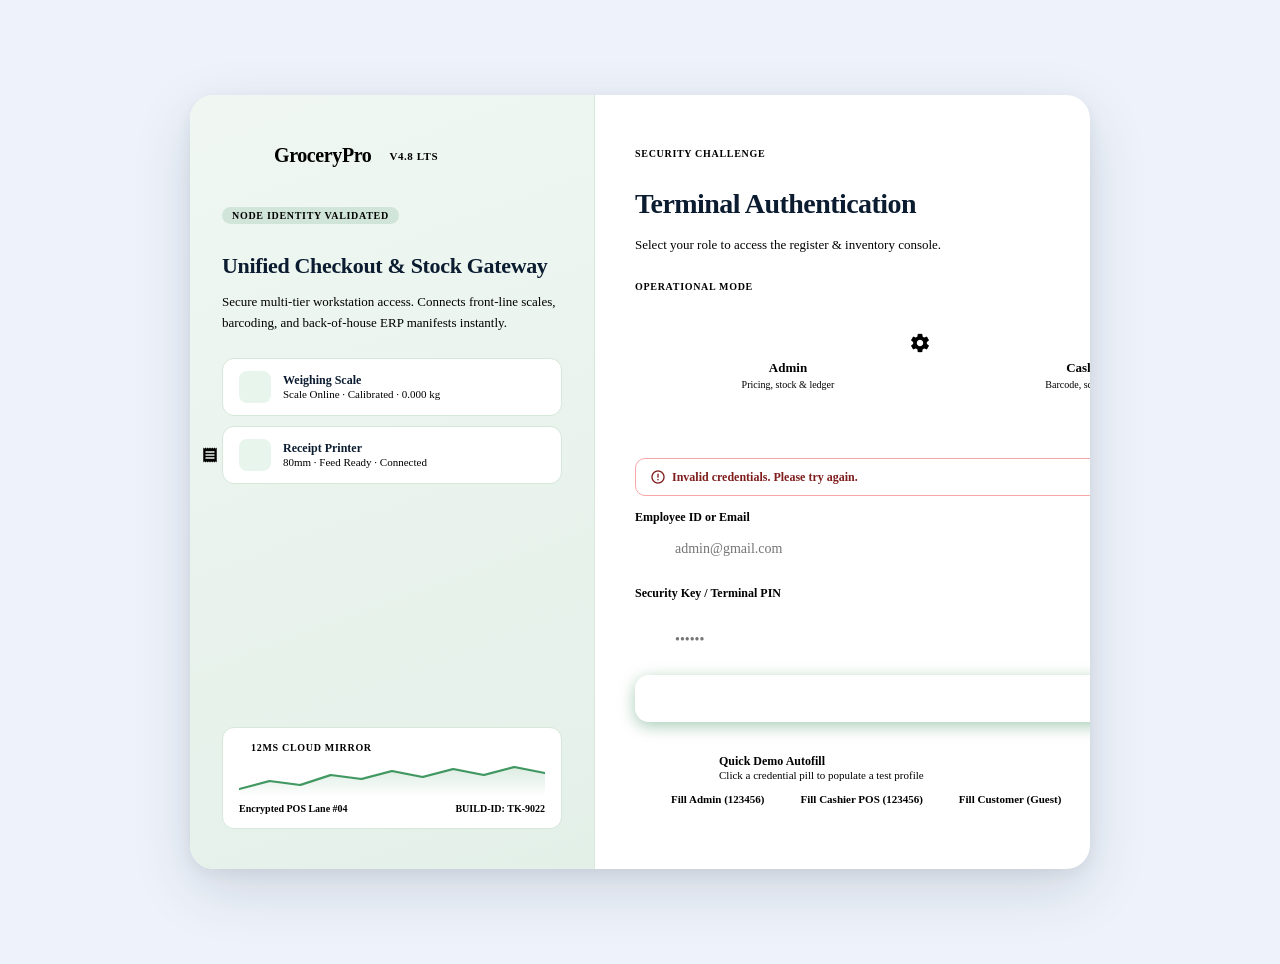
==== commit a926a3f0: "feat: add Cashier POS dashboard, receipt printing with PDF download, and cashier authentication" ====
--- a/templates/index.html
+++ b/templates/index.html
@@ -361,10 +361,13 @@
         </div>
         <div class="demo-pills">
           <div class="demo-pill" onclick="fillAdmin()">
-            <span class="dot dot-admin"></span> Fill Admin (Full)
+            <span class="dot dot-admin"></span> Fill Admin (123456)
+          </div>
+          <div class="demo-pill" onclick="fillCashier()">
+            <span class="dot dot-cashier"></span> Fill Cashier POS (123456)
           </div>
           <div class="demo-pill" onclick="fillUser()">
-            <span class="dot dot-cashier"></span> Fill User
+            <span class="dot dot-kiosk"></span> Fill Customer (Guest)
           </div>
         </div>
       </div>
@@ -404,6 +407,12 @@
       document.getElementById('pass-input').value = '123456';
     }
 
+    function fillCashier() {
+      selectRole('cashier');
+      document.getElementById('email-input').value = 'cashier@store.io';
+      document.getElementById('pass-input').value = '123456';
+    }
+
     function fillUser() {
       selectRole('user');
       document.getElementById('email-input').value = 'guest';
@@ -462,7 +471,8 @@
         if (data.success) {
           btn.innerHTML = '<span class="material-icons">check_circle</span> Authenticated!';
           btn.style.background = '#15803d';
-          setTimeout(() => { window.location.href = '/admin'; }, 600);
+          const targetUrl = (data.role === 'cashier' || selectedRole === 'cashier') ? '/cashier' : '/admin';
+          setTimeout(() => { window.location.href = targetUrl; }, 600);
         } else {
           showError(data.message || 'Invalid credentials. Please try again.');
           btn.disabled = false;
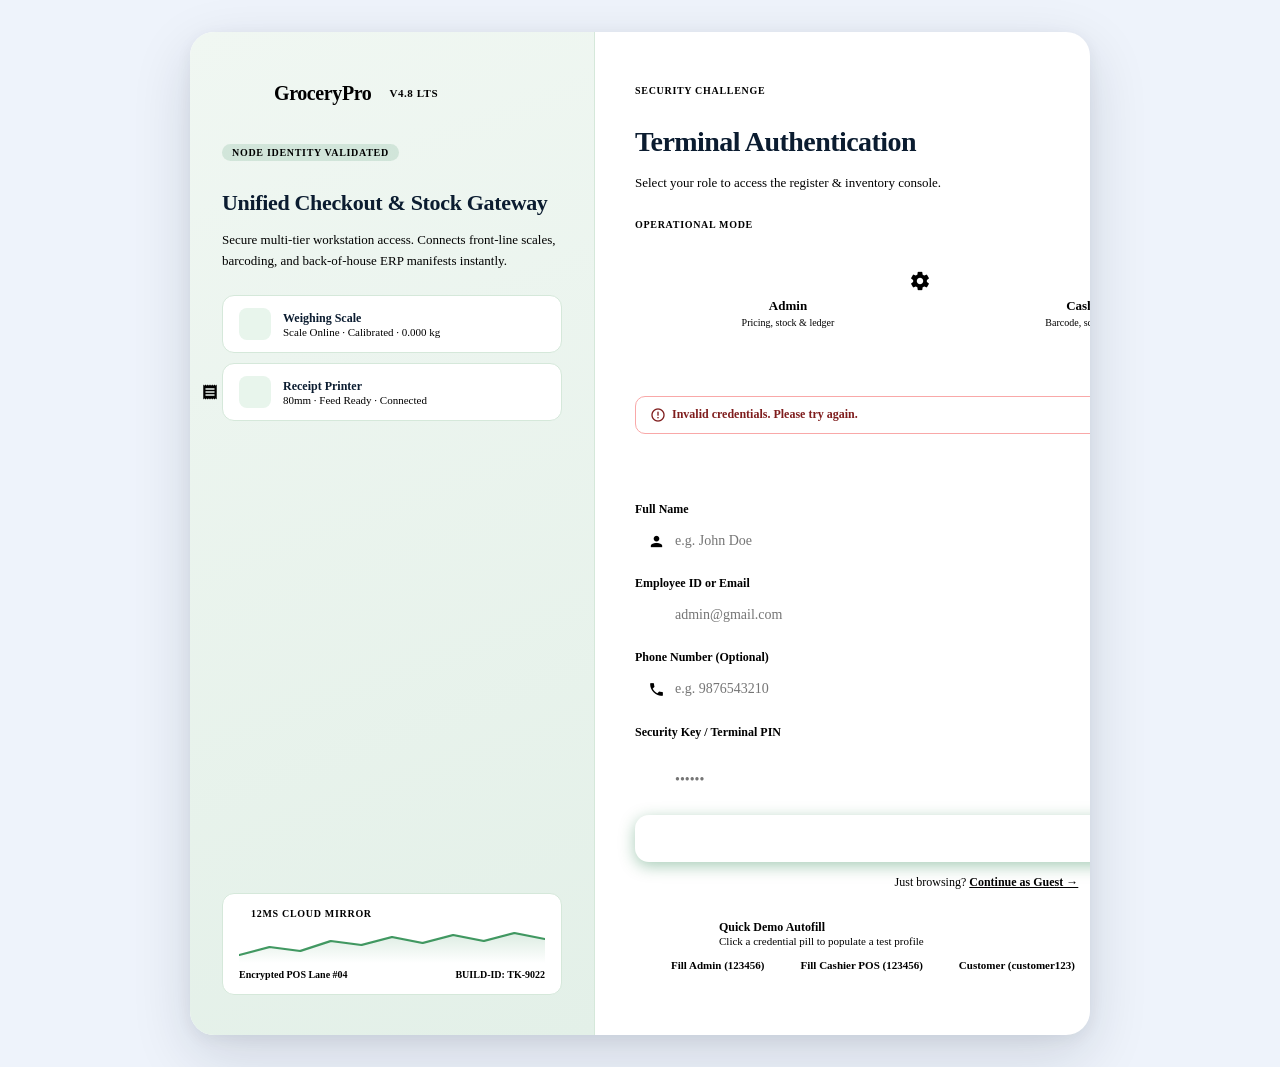
==== commit 3163c136: "feat: add customer authentication, management, and order history support" ====
--- a/templates/index.html
+++ b/templates/index.html
@@ -304,18 +304,46 @@
         <span id="error-text">Invalid credentials. Please try again.</span>
       </div>
 
+      <!-- Customer Auth Mode Switcher -->
+      <div id="customer-mode-toggle" class="hidden" style="margin-bottom:18px;">
+        <div style="display:flex;background:var(--surface-low);border:1.5px solid var(--surface-highest);border-radius:12px;padding:3px;gap:4px;">
+          <button type="button" id="tab-cust-login" onclick="setCustomerMode('login')" style="flex:1;padding:8px 12px;border-radius:9px;font-size:12px;font-weight:700;border:none;cursor:pointer;background:var(--primary);color:white;transition:all .15s;">
+            Customer Sign In
+          </button>
+          <button type="button" id="tab-cust-register" onclick="setCustomerMode('register')" style="flex:1;padding:8px 12px;border-radius:9px;font-size:12px;font-weight:700;border:none;cursor:pointer;background:transparent;color:var(--on-surface-variant);transition:all .15s;">
+            Create Account
+          </button>
+        </div>
+      </div>
+
+      <div id="name-section" class="field-group hidden">
+        <label class="field-label" for="name-input">Full Name</label>
+        <div class="field-input-wrap">
+          <span class="material-icons field-ico">person</span>
+          <input id="name-input" class="field-input" type="text" placeholder="e.g. John Doe" autocomplete="name"/>
+        </div>
+      </div>
+
       <div class="field-group">
-        <label class="field-label" for="email-input">Employee ID or Email</label>
+        <label class="field-label" id="email-label" for="email-input">Employee ID or Email</label>
         <div class="field-input-wrap">
-          <span class="material-icons field-ico">badge</span>
+          <span class="material-icons field-ico" id="email-ico">badge</span>
           <input id="email-input" class="field-input" type="email" placeholder="admin@gmail.com" autocomplete="username"/>
         </div>
       </div>
 
-      <div id="password-section" class="field-group hidden">
+      <div id="phone-section" class="field-group hidden">
+        <label class="field-label" for="phone-input">Phone Number (Optional)</label>
+        <div class="field-input-wrap">
+          <span class="material-icons field-ico">phone</span>
+          <input id="phone-input" class="field-input" type="tel" placeholder="e.g. 9876543210" autocomplete="tel"/>
+        </div>
+      </div>
+
+      <div id="password-section" class="field-group">
         <div class="field-action">
-          <label class="field-label" for="pass-input">Security Key / Terminal PIN</label>
-          <span class="link text-xs" onclick="togglePass()">Supervisor Override?</span>
+          <label class="field-label" id="pass-label" for="pass-input">Security Key / Terminal PIN</label>
+          <span class="link text-xs" id="pass-help-link" onclick="showSupervisorHint()">Supervisor Override?</span>
         </div>
         <div class="field-input-wrap">
           <span class="material-icons field-ico">pin</span>
@@ -348,8 +376,13 @@
 
       <button class="sign-in-btn" id="sign-in-btn" onclick="handleLogin()">
         <span class="material-icons">login</span>
-        Sign In to Console
+        <span id="btn-text">Sign In to Console</span>
       </button>
+
+      <div id="guest-row" class="hidden" style="text-align:center;margin-top:-10px;margin-bottom:18px;">
+        <span style="font-size:12px;color:var(--outline);">Just browsing? </span>
+        <a href="/user" class="link" style="font-size:12px;font-weight:700;">Continue as Guest &rarr;</a>
+      </div>
 
       <div class="demo-row">
         <div class="demo-row-header">
@@ -366,8 +399,11 @@
           <div class="demo-pill" onclick="fillCashier()">
             <span class="dot dot-cashier"></span> Fill Cashier POS (123456)
           </div>
+          <div class="demo-pill" onclick="fillCustomer()">
+            <span class="dot" style="background:var(--primary);"></span> Customer (customer123)
+          </div>
           <div class="demo-pill" onclick="fillUser()">
-            <span class="dot dot-kiosk"></span> Fill Customer (Guest)
+            <span class="dot dot-kiosk"></span> Guest Shopper
           </div>
         </div>
       </div>
@@ -375,30 +411,125 @@
   </div>
 
   <script>
-    let selectedRole = null;
+    let selectedRole = 'admin';
+    let customerMode = 'login'; // 'login' or 'register'
+
+    function showSupervisorHint() {
+      showError('Supervisor Override: Use admin@gmail.com / Security Key: 123456');
+    }
 
     function selectRole(role) {
-      selectedRole = role;
+      selectedRole = role || 'admin';
       document.querySelectorAll('.role-card').forEach(c => c.classList.remove('selected'));
-      document.getElementById('role-' + role).classList.add('selected');
-
+      const targetCard = document.getElementById('role-' + selectedRole);
+      if (targetCard) targetCard.classList.add('selected');
+
+      const nameSection = document.getElementById('name-section');
+      const emailLabel = document.getElementById('email-label');
+      const emailIco = document.getElementById('email-ico');
+      const emailInput = document.getElementById('email-input');
+      const phoneSection = document.getElementById('phone-section');
       const passSection = document.getElementById('password-section');
+      const passLabel = document.getElementById('pass-label');
+      const passHelp = document.getElementById('pass-help-link');
       const shiftSection = document.getElementById('shift-section');
-
-      if (role === 'admin') {
+      const custToggle = document.getElementById('customer-mode-toggle');
+      const guestRow = document.getElementById('guest-row');
+      const btnText = document.getElementById('btn-text');
+
+      hideError();
+
+      if (selectedRole === 'admin') {
+        if (custToggle) custToggle.classList.add('hidden');
+        if (nameSection) nameSection.classList.add('hidden');
+        if (phoneSection) phoneSection.classList.add('hidden');
+        if (guestRow) guestRow.classList.add('hidden');
+        if (passSection) passSection.classList.remove('hidden');
+        if (shiftSection) shiftSection.style.display = 'flex';
+        if (emailLabel) emailLabel.textContent = 'Employee ID or Email';
+        if (emailIco) emailIco.textContent = 'badge';
+        if (emailInput) emailInput.placeholder = 'admin@gmail.com';
+        if (passLabel) passLabel.textContent = 'Security Key / Terminal PIN';
+        if (passHelp) passHelp.style.display = 'inline';
+        if (btnText) btnText.textContent = 'Sign In as Administrator';
+      } else if (selectedRole === 'cashier') {
+        if (custToggle) custToggle.classList.add('hidden');
+        if (nameSection) nameSection.classList.add('hidden');
+        if (phoneSection) phoneSection.classList.add('hidden');
+        if (guestRow) guestRow.classList.add('hidden');
+        if (passSection) passSection.classList.remove('hidden');
+        if (shiftSection) shiftSection.style.display = 'flex';
+        if (emailLabel) emailLabel.textContent = 'Cashier Terminal ID';
+        if (emailIco) emailIco.textContent = 'badge';
+        if (emailInput) emailInput.placeholder = 'cashier@store.io';
+        if (passLabel) passLabel.textContent = 'Cashier PIN';
+        if (passHelp) passHelp.style.display = 'inline';
+        if (btnText) btnText.textContent = 'Sign In to Cashier POS';
+      } else if (selectedRole === 'user') {
+        if (shiftSection) shiftSection.style.display = 'none';
+        if (custToggle) custToggle.classList.remove('hidden');
+        if (guestRow) guestRow.classList.remove('hidden');
+        if (passHelp) passHelp.style.display = 'none';
+        setCustomerMode(customerMode);
+      }
+    }
+        passHelp.style.display = 'inline';
+        btnText.textContent = 'Sign In to Cashier POS';
+      } else if (role === 'user') {
+        shiftSection.style.display = 'none';
+        custToggle.classList.remove('hidden');
+        guestRow.classList.remove('hidden');
+        passHelp.style.display = 'none';
+        setCustomerMode(customerMode);
+      }
+    }
+
+    function setCustomerMode(mode) {
+      customerMode = mode;
+      const tabLogin = document.getElementById('tab-cust-login');
+      const tabReg = document.getElementById('tab-cust-register');
+      const nameSection = document.getElementById('name-section');
+      const phoneSection = document.getElementById('phone-section');
+      const passSection = document.getElementById('password-section');
+      const emailLabel = document.getElementById('email-label');
+      const emailIco = document.getElementById('email-ico');
+      const emailInput = document.getElementById('email-input');
+      const passLabel = document.getElementById('pass-label');
+      const btnText = document.getElementById('btn-text');
+
+      hideError();
+
+      if (mode === 'login') {
+        tabLogin.style.background = 'var(--primary)';
+        tabLogin.style.color = 'white';
+        tabReg.style.background = 'transparent';
+        tabReg.style.color = 'var(--on-surface-variant)';
+
+        nameSection.classList.add('hidden');
+        phoneSection.classList.add('hidden');
         passSection.classList.remove('hidden');
-        shiftSection.style.display = 'flex';
-        document.getElementById('email-input').placeholder = 'admin@gmail.com';
-      } else if (role === 'user') {
-        passSection.classList.add('hidden');
-        shiftSection.style.display = 'none';
-        document.getElementById('email-input').placeholder = 'Your name or guest ID';
+
+        emailLabel.textContent = 'Customer Email';
+        emailIco.textContent = 'email';
+        emailInput.placeholder = 'customer@gmail.com';
+        passLabel.textContent = 'Account Password';
+        btnText.textContent = 'Sign In as Customer';
       } else {
+        tabReg.style.background = 'var(--primary)';
+        tabReg.style.color = 'white';
+        tabLogin.style.background = 'transparent';
+        tabLogin.style.color = 'var(--on-surface-variant)';
+
+        nameSection.classList.remove('hidden');
+        phoneSection.classList.remove('hidden');
         passSection.classList.remove('hidden');
-        shiftSection.style.display = 'flex';
-        document.getElementById('email-input').placeholder = 'cashier@store.io';
-      }
-      hideError();
+
+        emailLabel.textContent = 'Email Address';
+        emailIco.textContent = 'email';
+        emailInput.placeholder = 'your.name@example.com';
+        passLabel.textContent = 'Create Password (min. 4 chars)';
+        btnText.textContent = 'Create Account & Start Shopping';
+      }
     }
 
     function fillAdmin() {
@@ -413,9 +544,15 @@
       document.getElementById('pass-input').value = '123456';
     }
 
+    function fillCustomer() {
+      selectRole('user');
+      setCustomerMode('login');
+      document.getElementById('email-input').value = 'customer@gmail.com';
+      document.getElementById('pass-input').value = 'customer123';
+    }
+
     function fillUser() {
-      selectRole('user');
-      document.getElementById('email-input').value = 'guest';
+      window.location.href = '/user';
     }
 
     let passVisible = false;
@@ -445,14 +582,89 @@
         return;
       }
 
-      if (selectedRole === 'user') {
-        window.location.href = '/user';
-        return;
-      }
-
       const email = document.getElementById('email-input').value.trim();
       const password = document.getElementById('pass-input').value;
 
+      // Handle Customer Registration
+      if (selectedRole === 'user' && customerMode === 'register') {
+        const name = document.getElementById('name-input').value.trim();
+        const phone = document.getElementById('phone-input').value.trim();
+
+        if (!name) {
+          showError('Please enter your full name.');
+          return;
+        }
+        if (!email || !email.includes('@')) {
+          showError('Please enter a valid email address.');
+          return;
+        }
+        if (!password || password.length < 4) {
+          showError('Password must be at least 4 characters long.');
+          return;
+        }
+
+        btn.disabled = true;
+        btn.innerHTML = '<span class="material-icons" style="animation:spin 1s linear infinite;">sync</span> Creating Account…';
+
+        try {
+          const resp = await fetch('/api/customer/register', {
+            method: 'POST',
+            headers: {'Content-Type': 'application/json'},
+            body: JSON.stringify({name, email, password, phone})
+          });
+          const data = await resp.json();
+          if (data.success) {
+            btn.innerHTML = '<span class="material-icons">check_circle</span> Welcome, ' + data.customer.name + '!';
+            btn.style.background = '#15803d';
+            setTimeout(() => { window.location.href = '/user'; }, 700);
+          } else {
+            showError(data.message || 'Registration failed. Please try again.');
+            btn.disabled = false;
+            btn.innerHTML = '<span class="material-icons">person_add</span> Create Account & Start Shopping';
+          }
+        } catch (e) {
+          showError('Connection error. Please try again.');
+          btn.disabled = false;
+          btn.innerHTML = '<span class="material-icons">person_add</span> Create Account & Start Shopping';
+        }
+        return;
+      }
+
+      // Handle Customer Login
+      if (selectedRole === 'user' && customerMode === 'login') {
+        if (!email || !password) {
+          showError('Please enter your email and password.');
+          return;
+        }
+
+        btn.disabled = true;
+        btn.innerHTML = '<span class="material-icons" style="animation:spin 1s linear infinite;">sync</span> Signing In…';
+
+        try {
+          const resp = await fetch('/api/customer/login', {
+            method: 'POST',
+            headers: {'Content-Type': 'application/json'},
+            body: JSON.stringify({email, password})
+          });
+          const data = await resp.json();
+          if (data.success) {
+            btn.innerHTML = '<span class="material-icons">check_circle</span> Welcome, ' + data.customer.name + '!';
+            btn.style.background = '#15803d';
+            setTimeout(() => { window.location.href = '/user'; }, 600);
+          } else {
+            showError(data.message || 'Invalid email or password.');
+            btn.disabled = false;
+            btn.innerHTML = '<span class="material-icons">login</span> Sign In as Customer';
+          }
+        } catch (e) {
+          showError('Connection error. Please try again.');
+          btn.disabled = false;
+          btn.innerHTML = '<span class="material-icons">login</span> Sign In as Customer';
+        }
+        return;
+      }
+
+      // Handle Admin & Cashier Login
       if (!email || !password) {
         showError('Please enter your Employee ID and Security Key.');
         return;
@@ -489,6 +701,20 @@
     document.addEventListener('keydown', e => {
       if (e.key === 'Enter') handleLogin();
     });
+
+    // Auto-select role on page load based on query param or default to admin
+    (function initLoginView() {
+      const urlParams = new URLSearchParams(window.location.search);
+      const roleParam = urlParams.get('role');
+      if (roleParam && ['admin', 'cashier', 'user'].includes(roleParam)) {
+        selectRole(roleParam);
+        if (roleParam === 'user' && urlParams.get('mode') === 'register') {
+          setCustomerMode('register');
+        }
+      } else {
+        selectRole('admin');
+      }
+    })();
   </script>
   <style>
     @keyframes spin { to { transform: rotate(360deg); } }
